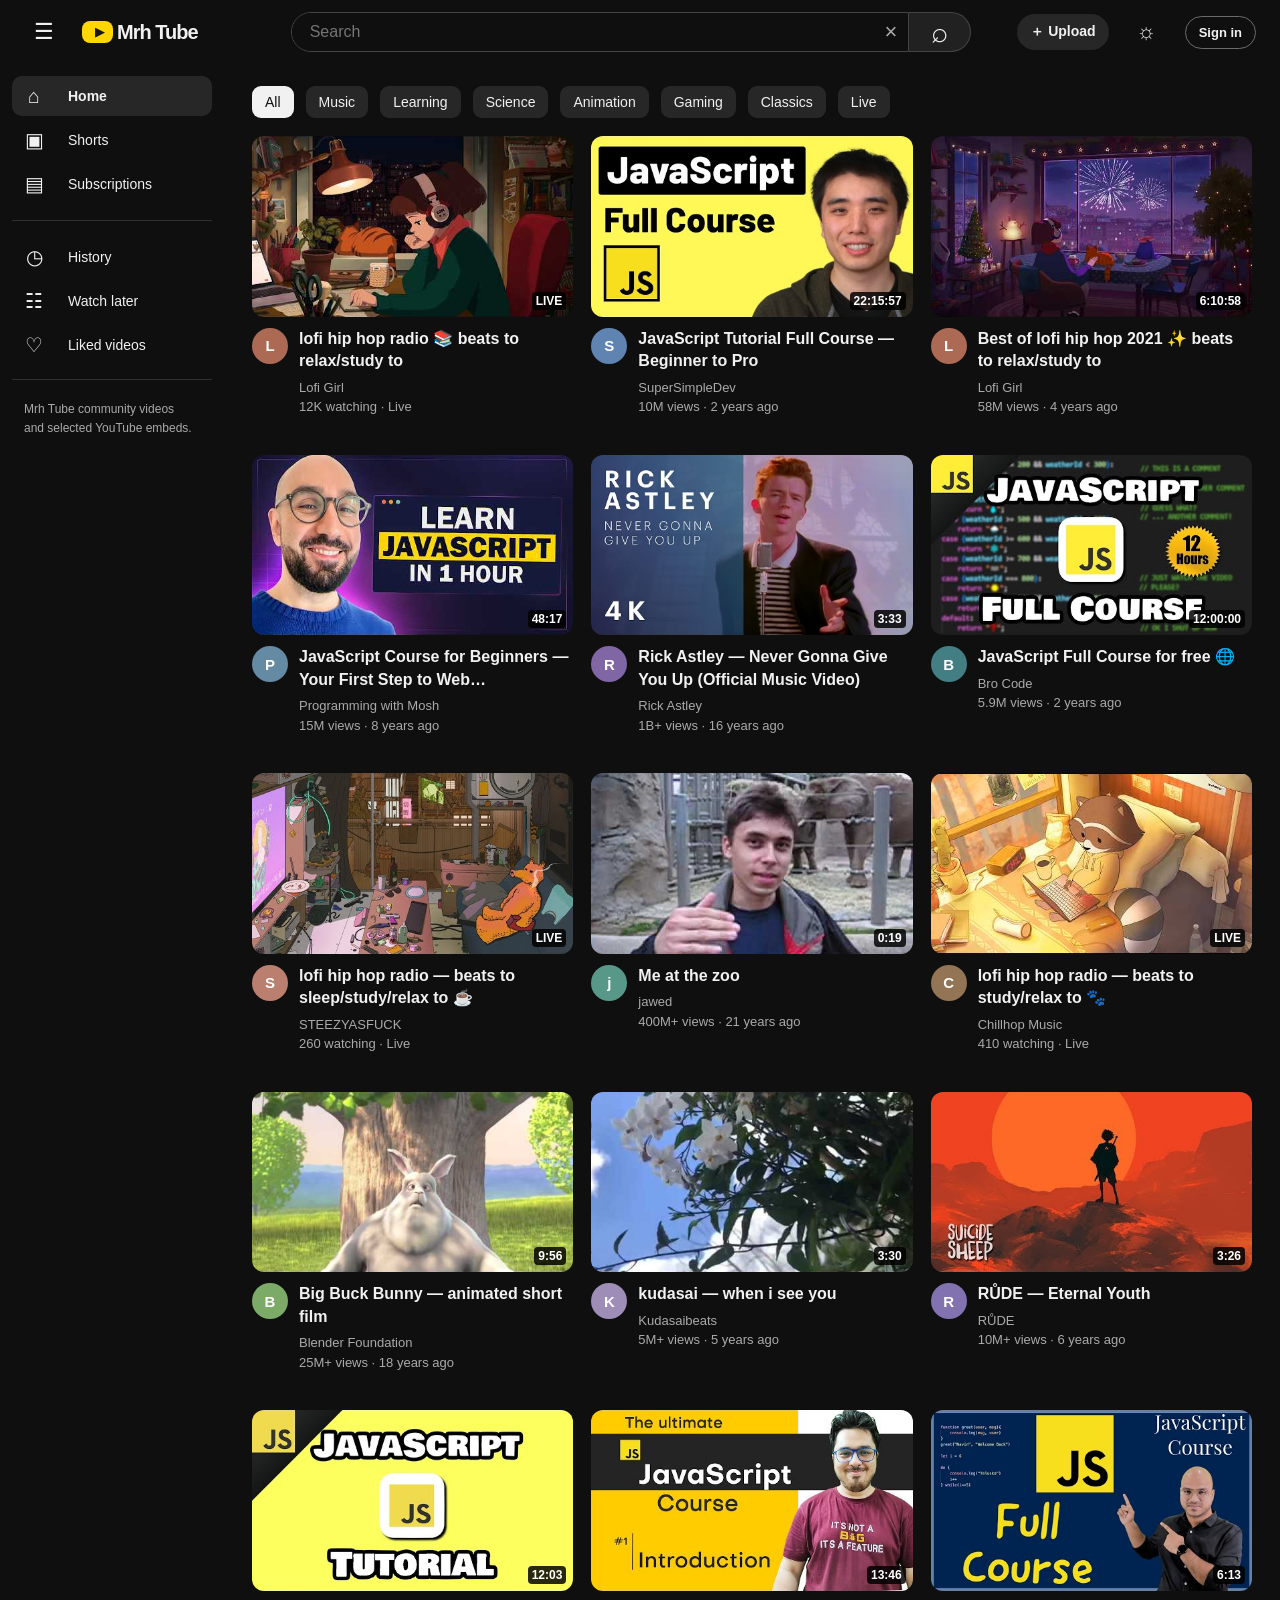
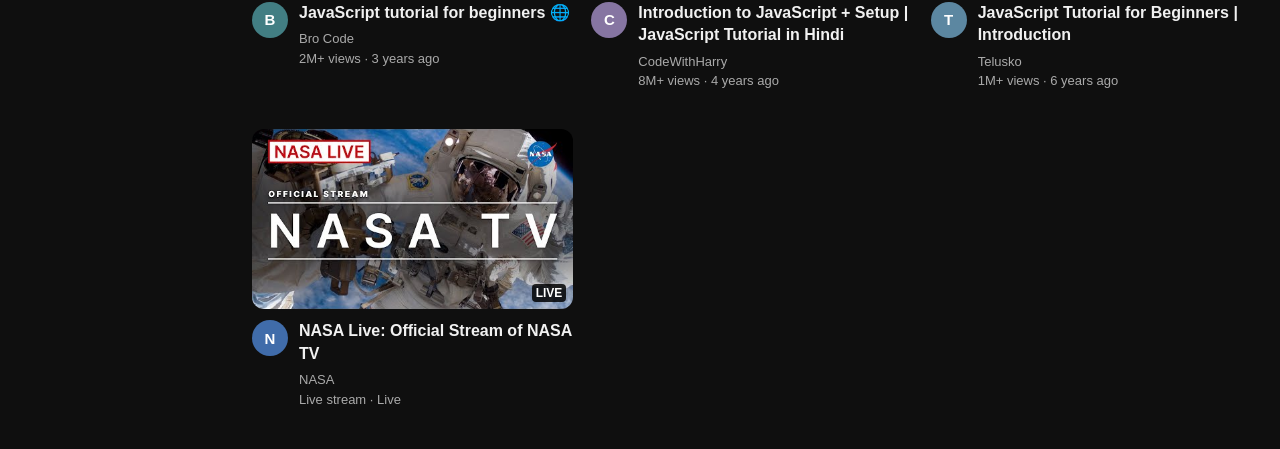
==== tube_static/index.html @ 4e403fc1 "Build Mrh Tube with accounts and uploads" ====
<!doctype html>
<html lang="en">
<head>
  <meta charset="utf-8">
  <meta name="viewport" content="width=device-width, initial-scale=1">
  <meta name="theme-color" content="#0f0f0f">
  <title>Mrh Tube</title>
  <link rel="icon" href="favicon.svg" type="image/svg+xml">
  <link rel="stylesheet" href="styles.css">
</head>
<body>
  <header class="topbar">
    <div class="brand-area">
      <button class="icon-button menu-button" id="menuButton" aria-label="Toggle menu">☰</button>
      <button class="brand" id="brandButton" aria-label="Mrh Tube home"><span class="brand-mark">▶</span><span>Mrh Tube</span></button>
    </div>
    <form id="searchForm" class="search-form" role="search">
      <div class="search-box"><input id="searchInput" type="search" placeholder="Search" autocomplete="off" aria-label="Search videos"><button id="clearSearch" type="button" aria-label="Clear search">×</button></div>
      <button class="search-submit" type="submit" aria-label="Search">⌕</button>
    </form>
    <div class="top-actions"><button class="pill-button upload-trigger" id="uploadButton" type="button">＋ Upload</button><button class="icon-button" id="themeButton" aria-label="Toggle theme">☼</button><button class="account-trigger" id="accountButton" type="button">Sign in</button></div>
  </header>
  <div class="app-shell">
    <aside class="sidebar" id="sidebar" aria-label="Navigation">
      <nav id="navList"></nav>
      <div class="side-note">Mrh Tube community videos<br>and selected YouTube embeds.</div>
    </aside>
    <main id="main" tabindex="-1"></main>
  </div>
  <nav class="mobile-nav" id="mobileNav" aria-label="Mobile navigation"></nav>
  <div id="toast" class="toast" role="status" aria-live="polite"></div>
  <dialog id="accountDialog" class="account-dialog">
    <button type="button" class="dialog-close" id="closeAccount" aria-label="Close">×</button>
    <section id="guestPanel">
      <h2>Welcome to Mrh Tube</h2><p class="dialog-muted">Log in or create an account to save videos, comment, and upload.</p>
      <div class="auth-tabs"><button type="button" class="auth-tab selected" id="loginTab">Log in</button><button type="button" class="auth-tab" id="signupTab">Create account</button></div>
      <form id="authForm"><label>Username<input name="username" autocomplete="username" pattern="[A-Za-z0-9_]{3,24}" minlength="3" maxlength="24" required></label><label>Password<input name="password" type="password" autocomplete="current-password" minlength="8" maxlength="128" required></label><p id="authError" class="form-error" role="alert" hidden></p><button class="yellow-button" type="submit" id="authSubmit">Log in</button></form>
    </section>
    <section id="userPanel" hidden><h2>Your account</h2><p class="dialog-muted" id="accountName"></p><button class="pill-button" id="logoutButton" type="button">Log out</button></section>
    <section id="uploadPanel" hidden><h2>Upload a video</h2><p class="dialog-muted">MP4 or WebM, up to 100 MB. Your video will be public.</p><form id="uploadForm"><label>Title<input name="title" maxlength="120" required></label><label>Description<textarea name="description" maxlength="2000" rows="3"></textarea></label><label>Category<select name="category"><option>Other</option><option>Music</option><option>Learning</option><option>Science</option><option>Animation</option><option>Gaming</option></select></label><label>Video<input name="video" type="file" accept="video/mp4,video/webm" required></label><label>Thumbnail (optional)<input name="thumbnail" type="file" accept="image/*"></label><p id="uploadError" class="form-error" role="alert" hidden></p><button class="yellow-button" type="submit" id="uploadSubmit">Publish video</button></form></section>
  </dialog>
  <script src="app.js" defer></script>
</body>
</html>
---- tube_static/styles.css ----
:root{font-family:Arial,Helvetica,sans-serif;color-scheme:dark;--bg:#0f0f0f;--surface:#212121;--surface2:#272727;--hover:#303030;--text:#f1f1f1;--muted:#aaa;--line:#303030;--accent:#ff0033;--shadow:rgba(0,0,0,.4)}
body.light{color-scheme:light;--bg:#fff;--surface:#f2f2f2;--surface2:#eee;--hover:#e5e5e5;--text:#0f0f0f;--muted:#606060;--line:#ddd;--shadow:rgba(0,0,0,.12)}
*{box-sizing:border-box}body{margin:0;background:var(--bg);color:var(--text)}button,input{font:inherit}button{cursor:pointer}button:focus-visible,input:focus-visible{outline:2px solid #3ea6ff;outline-offset:2px}a{color:inherit;text-decoration:none}.topbar{height:64px;position:sticky;top:0;z-index:20;display:flex;align-items:center;justify-content:space-between;gap:28px;padding:0 24px;background:var(--bg)}.brand-area,.top-actions{display:flex;align-items:center;gap:18px;flex:0 0 220px}.top-actions{justify-content:flex-end}.icon-button{width:40px;height:40px;border:0;border-radius:50%;background:transparent;color:var(--text);font-size:22px;display:grid;place-items:center}.icon-button:hover{background:var(--hover)}.brand{display:flex;align-items:center;gap:4px;border:0;background:none;color:var(--text);font-size:20px;font-weight:700;letter-spacing:-1px;padding:0}.brand-mark{background:var(--accent);color:white;border-radius:8px;width:31px;height:22px;display:grid;place-items:center;font-size:12px;padding-left:2px}.brand sup{align-self:flex-start;color:var(--muted);font-size:8px;letter-spacing:0;margin:0 0 0 2px}.avatar{border:0;border-radius:50%;width:32px;height:32px;background:#7359bd;color:#fff;font-weight:700}.search-form{display:flex;align-items:center;width:min(680px,60vw);height:40px}.search-box{display:flex;border:1px solid #444;border-radius:22px 0 0 22px;overflow:hidden;flex:1;height:100%;min-width:0}.search-box input{width:100%;background:var(--bg);color:var(--text);border:0;padding:0 18px;outline:none;font-size:16px}.search-box:focus-within{border-color:#3ea6ff}.search-box button{border:0;background:transparent;color:var(--muted);font-size:22px;width:35px}.search-submit{height:100%;width:62px;border:1px solid #444;border-left:0;border-radius:0 22px 22px 0;background:var(--surface);color:var(--text);font-size:29px;line-height:1}.app-shell{display:flex}.sidebar{position:fixed;top:64px;bottom:0;width:224px;overflow-y:auto;padding:12px 12px 24px;background:var(--bg);z-index:10}.sidebar nav{display:flex;flex-direction:column;gap:4px}.nav-item{width:100%;height:40px;border:0;border-radius:10px;background:transparent;color:var(--text);display:flex;align-items:center;gap:24px;text-align:left;padding:0 12px;font-size:14px}.nav-item:hover{background:var(--hover)}.nav-item.active{background:var(--surface2);font-weight:700}.nav-icon{font-size:20px;width:20px;text-align:center}.nav-divider{border-top:1px solid var(--line);margin:12px 0}.side-note{font-size:12px;line-height:1.6;color:var(--muted);padding:20px 12px;border-top:1px solid var(--line);margin-top:14px}.sidebar.collapsed{width:76px}.sidebar.collapsed .nav-item{height:72px;flex-direction:column;gap:6px;justify-content:center;padding:4px;font-size:10px}.sidebar.collapsed .side-note,.sidebar.collapsed .nav-divider{display:none}main{margin-left:224px;min-width:0;width:calc(100% - 224px);padding:12px 28px 40px}.sidebar.collapsed+main{margin-left:76px;width:calc(100% - 76px)}.chips{display:flex;overflow-x:auto;gap:12px;position:sticky;top:64px;background:var(--bg);z-index:8;padding:10px 0 18px;scrollbar-width:none}.chip{border:0;border-radius:9px;padding:8px 13px;background:var(--surface2);color:var(--text);white-space:nowrap;font-size:14px}.chip:hover{background:var(--hover)}.chip.selected{background:var(--text);color:var(--bg)}.section-heading{font-size:20px;margin:18px 0 20px}.video-grid{display:grid;grid-template-columns:repeat(auto-fill,minmax(300px,1fr));gap:38px 18px}.video-card{min-width:0;cursor:pointer}.thumb{position:relative;aspect-ratio:16/9;background:var(--surface2);border-radius:12px;overflow:hidden}.thumb img{display:block;width:100%;height:100%;object-fit:cover}.duration{position:absolute;bottom:7px;right:7px;background:rgba(0,0,0,.84);color:white;border-radius:4px;padding:2px 4px;font-size:12px;font-weight:700}.video-meta{display:flex;gap:11px;padding-top:11px}.channel-avatar{width:36px;height:36px;flex:0 0 36px;border-radius:50%;display:grid;place-items:center;color:white;font-size:15px;font-weight:700}.video-text{min-width:0}.video-title{font-size:16px;font-weight:600;line-height:1.4;display:-webkit-box;-webkit-line-clamp:2;-webkit-box-orient:vertical;overflow:hidden;margin-bottom:5px}.video-subtitle{font-size:13px;color:var(--muted);line-height:1.5}.video-card:hover .video-title{text-decoration:underline}.result-list{display:flex;flex-direction:column;gap:18px;max-width:1200px}.result-card{display:grid;grid-template-columns:minmax(260px,360px) 1fr;gap:16px;cursor:pointer}.result-card .video-meta{padding:3px 0;display:block}.result-card .channel-avatar{display:none}.result-card .video-title{font-size:18px}.result-card .video-subtitle{margin-top:9px}.result-card .description{font-size:13px;color:var(--muted);margin-top:12px}.page-heading{font-size:24px;margin:16px 0 22px}.empty{display:flex;min-height:50vh;align-items:center;justify-content:center;text-align:center;flex-direction:column;color:var(--muted);gap:10px}.empty .empty-icon{font-size:48px}.empty h2{color:var(--text);margin:0}.watch-layout{display:grid;grid-template-columns:minmax(0,1fr) 380px;gap:24px;max-width:1800px;margin:auto}.player{aspect-ratio:16/9;background:#000;border-radius:12px;overflow:hidden}.player iframe{width:100%;height:100%;border:0}.watch-title{font-size:20px;line-height:1.4;margin:13px 0}.watch-row{display:flex;align-items:center;justify-content:space-between;gap:16px;flex-wrap:wrap}.channel-block{display:flex;align-items:center;gap:10px}.channel-block strong{display:block;font-size:16px}.channel-block small{color:var(--muted);display:block;margin-top:3px}.watch-actions{display:flex;gap:8px;flex-wrap:wrap}.pill-button{border:0;background:var(--surface2);color:var(--text);border-radius:22px;padding:10px 16px;font-size:14px;font-weight:600}.pill-button:hover{background:var(--hover)}.pill-button.active{background:#395c80;color:#fff}.desc-box{border-radius:12px;background:var(--surface2);padding:14px;margin:18px 0;font-size:14px;line-height:1.5}.desc-box p{margin:8px 0 0}.comments{margin-top:28px}.comments h3{font-size:20px}.comment-form{display:flex;gap:12px;align-items:center;margin:18px 0}.comment-form input{flex:1;min-width:0;border:0;border-bottom:1px solid var(--muted);background:transparent;color:var(--text);padding:8px}.comment-form button{border:0;background:#3ea6ff;color:#001d2c;padding:9px 15px;border-radius:20px;font-weight:700}.comment{display:flex;gap:12px;padding:12px 0}.comment .avatar{flex:0 0 32px;display:grid;place-items:center}.comment p{margin:3px 0;font-size:14px}.comment small{color:var(--muted)}.recommendations h3{margin:4px 0 15px}.mini-card{display:flex;gap:9px;margin-bottom:10px;cursor:pointer}.mini-card .thumb{width:170px;flex:0 0 170px}.mini-card .video-title{font-size:14px}.mini-card .video-subtitle{font-size:12px}.mini-card .duration{font-size:11px}.toast{position:fixed;bottom:24px;left:50%;transform:translate(-50%,20px);opacity:0;background:var(--surface2);box-shadow:0 4px 20px var(--shadow);padding:12px 18px;border-radius:9px;z-index:30;transition:.2s;pointer-events:none}.toast.show{opacity:1;transform:translate(-50%,0)}dialog{border:1px solid var(--line);border-radius:14px;background:var(--surface);color:var(--text);max-width:440px;padding:24px;line-height:1.5}dialog::backdrop{background:rgba(0,0,0,.7)}
@media(max-width:1100px){.watch-layout{grid-template-columns:1fr}.recommendations{display:grid;grid-template-columns:repeat(2,minmax(0,1fr));gap:12px}.recommendations h3{grid-column:1/-1}.mini-card .thumb{width:150px;flex-basis:150px}}
@media(max-width:800px){.topbar{padding:0 12px;gap:8px}.brand-area,.top-actions{flex:0 0 auto}.brand span:last-of-type{display:none}.brand sup{display:none}.search-form{width:auto;flex:1}.sidebar{width:76px}.sidebar .nav-item{height:72px;flex-direction:column;gap:6px;justify-content:center;padding:4px;font-size:10px}.sidebar .side-note,.sidebar .nav-divider{display:none}main,.sidebar.collapsed+main{margin-left:76px;width:calc(100% - 76px);padding:8px 16px 30px}.video-grid{grid-template-columns:repeat(auto-fill,minmax(240px,1fr));gap:26px 14px}.result-card{grid-template-columns:240px 1fr}}
@media(max-width:600px){.topbar{height:56px}.menu-button{display:none}.brand-area{gap:0}.search-form{height:36px}.search-submit{width:42px}.top-actions .icon-button{display:none}.sidebar{display:none}main,.sidebar.collapsed+main{margin-left:0;width:100%;padding:4px 12px 80px}.chips{top:56px}.video-grid{grid-template-columns:1fr;gap:25px}.result-card{grid-template-columns:1fr}.result-card .video-meta{padding:8px 0}.recommendations{display:block}.watch-layout{gap:28px}.player{border-radius:0;margin:0 -12px}.watch-title{font-size:18px}.top-actions{gap:4px}.brand{font-size:16px}.brand-mark{width:27px;height:20px}}
.mobile-nav{display:none}
@media(max-width:600px){.mobile-nav{position:fixed;bottom:0;left:0;right:0;height:62px;display:flex;align-items:center;justify-content:space-around;background:var(--bg);border-top:1px solid var(--line);z-index:20}.mobile-nav .nav-item{height:60px;min-width:62px;width:auto;display:flex;flex-direction:column;justify-content:center;gap:2px;padding:2px 4px;font-size:10px}.mobile-nav .nav-item.active{background:transparent;color:#3ea6ff}.mobile-nav .nav-icon{font-size:21px}}
/* Mrh Tube branding and account forms */
:root{--accent:#ffd600} .brand-mark{color:#171717}.account-trigger{border:1px solid #6b6b6b;border-radius:22px;background:transparent;color:var(--text);padding:8px 13px;font-size:13px;font-weight:700;white-space:nowrap;max-width:110px;overflow:hidden;text-overflow:ellipsis}.account-trigger:hover{background:var(--hover)}.upload-trigger{white-space:nowrap;padding:9px 13px}.account-dialog{width:min(460px,calc(100vw - 28px));padding:28px}.dialog-close{position:absolute;right:14px;top:12px;border:0;background:transparent;color:var(--text);font-size:26px}.account-dialog h2{margin:0 0 8px;font-size:24px}.dialog-muted{color:var(--muted);font-size:14px;margin:0 0 22px}.auth-tabs{display:flex;gap:8px;margin-bottom:18px}.auth-tab{flex:1;border:0;border-radius:9px;padding:10px;background:var(--surface2);color:var(--text)}.auth-tab.selected{background:var(--accent);color:#111;font-weight:700}.account-dialog form label{display:block;font-size:13px;font-weight:700;margin:14px 0}.account-dialog form input,.account-dialog form textarea,.account-dialog form select{display:block;width:100%;margin-top:6px;border:1px solid #666;border-radius:8px;background:var(--bg);color:var(--text);padding:10px;font-weight:400}.account-dialog form input[type=file]{font-size:12px}.yellow-button{border:0;border-radius:22px;background:var(--accent);color:#111;padding:11px 20px;font-weight:800;width:100%;margin-top:12px}.yellow-button:disabled{opacity:.5;cursor:wait}.form-error{color:#ffb3ba;font-size:13px}.player video{display:block;width:100%;height:100%;background:#000}.upload-placeholder{display:grid;place-items:center;width:100%;height:100%;background:linear-gradient(130deg,#2c280d,#6a5810);color:#fff;text-align:center;padding:18px;font-weight:800;font-size:20px}.mini-card .upload-placeholder{font-size:12px}
@media(max-width:800px){.topbar{gap:8px}.top-actions{gap:6px}.upload-trigger{font-size:12px}}
@media(max-width:600px){.topbar{padding:0 8px}.brand{gap:0}.search-form{min-width:0}.search-box input{padding:0 8px;font-size:13px}.search-box button{width:23px}.search-submit{width:33px;font-size:22px}.top-actions{gap:3px}.upload-trigger{font-size:0;width:30px;height:30px;padding:0}.upload-trigger::first-letter{font-size:20px}.account-trigger{font-size:11px;max-width:60px;padding:7px 6px}.brand-mark{width:25px;height:19px}.top-actions .icon-button{display:none}}
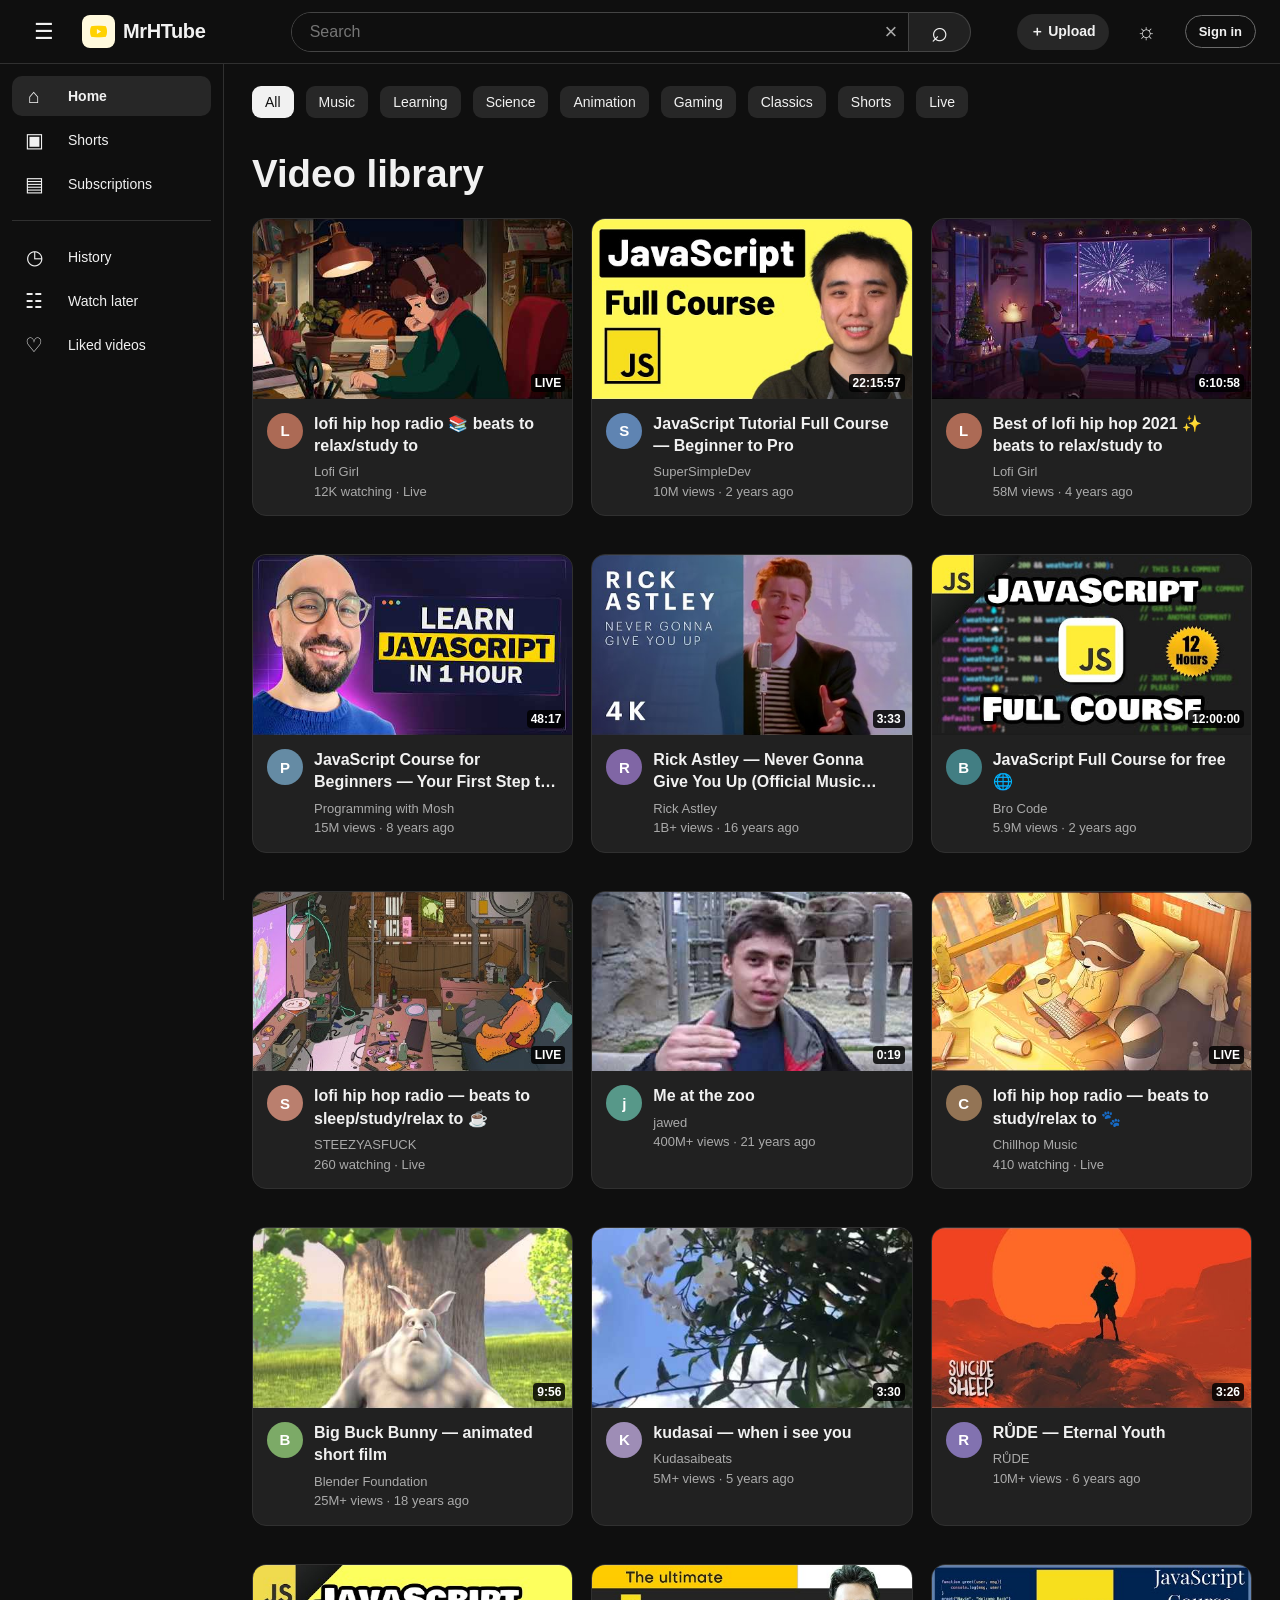
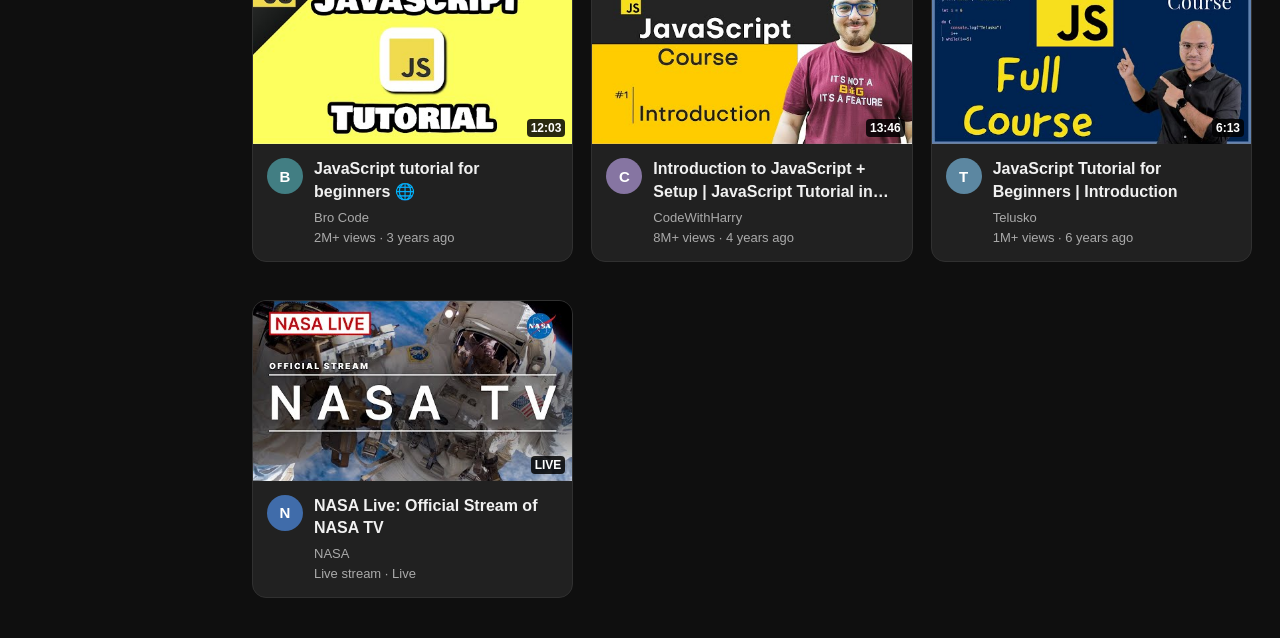
==== commit a5c1017c: "Brand video site as MrHTube and add Shorts and channel pages" ====
--- a/tube_static/index.html
+++ b/tube_static/index.html
@@ -4,15 +4,15 @@
   <meta charset="utf-8">
   <meta name="viewport" content="width=device-width, initial-scale=1">
   <meta name="theme-color" content="#0f0f0f">
-  <title>Mrh Tube</title>
-  <link rel="icon" href="favicon.svg" type="image/svg+xml">
+  <title>MrHTube</title>
+  <link rel="icon" href="logo.png" type="image/png">
   <link rel="stylesheet" href="styles.css">
 </head>
 <body>
   <header class="topbar">
     <div class="brand-area">
       <button class="icon-button menu-button" id="menuButton" aria-label="Toggle menu">☰</button>
-      <button class="brand" id="brandButton" aria-label="Mrh Tube home"><span class="brand-mark">▶</span><span>Mrh Tube</span></button>
+      <button class="brand" id="brandButton" aria-label="MrHTube home"><img class="brand-logo" src="logo.png" alt=""><span>MrHTube</span></button>
     </div>
     <form id="searchForm" class="search-form" role="search">
       <div class="search-box"><input id="searchInput" type="search" placeholder="Search" autocomplete="off" aria-label="Search videos"><button id="clearSearch" type="button" aria-label="Clear search">×</button></div>
@@ -23,7 +23,6 @@
   <div class="app-shell">
     <aside class="sidebar" id="sidebar" aria-label="Navigation">
       <nav id="navList"></nav>
-      <div class="side-note">Mrh Tube community videos<br>and selected YouTube embeds.</div>
     </aside>
     <main id="main" tabindex="-1"></main>
   </div>
@@ -32,12 +31,12 @@
   <dialog id="accountDialog" class="account-dialog">
     <button type="button" class="dialog-close" id="closeAccount" aria-label="Close">×</button>
     <section id="guestPanel">
-      <h2>Welcome to Mrh Tube</h2><p class="dialog-muted">Log in or create an account to save videos, comment, and upload.</p>
+      <h2>Welcome to MrHTube</h2><p class="dialog-muted">Log in or create an account to save videos, comment, and upload.</p>
       <div class="auth-tabs"><button type="button" class="auth-tab selected" id="loginTab">Log in</button><button type="button" class="auth-tab" id="signupTab">Create account</button></div>
       <form id="authForm"><label>Username<input name="username" autocomplete="username" pattern="[A-Za-z0-9_]{3,24}" minlength="3" maxlength="24" required></label><label>Password<input name="password" type="password" autocomplete="current-password" minlength="8" maxlength="128" required></label><p id="authError" class="form-error" role="alert" hidden></p><button class="yellow-button" type="submit" id="authSubmit">Log in</button></form>
     </section>
     <section id="userPanel" hidden><h2>Your account</h2><p class="dialog-muted" id="accountName"></p><button class="pill-button" id="logoutButton" type="button">Log out</button></section>
-    <section id="uploadPanel" hidden><h2>Upload a video</h2><p class="dialog-muted">MP4 or WebM, up to 100 MB. Your video will be public.</p><form id="uploadForm"><label>Title<input name="title" maxlength="120" required></label><label>Description<textarea name="description" maxlength="2000" rows="3"></textarea></label><label>Category<select name="category"><option>Other</option><option>Music</option><option>Learning</option><option>Science</option><option>Animation</option><option>Gaming</option></select></label><label>Video<input name="video" type="file" accept="video/mp4,video/webm" required></label><label>Thumbnail (optional)<input name="thumbnail" type="file" accept="image/*"></label><p id="uploadError" class="form-error" role="alert" hidden></p><button class="yellow-button" type="submit" id="uploadSubmit">Publish video</button></form></section>
+    <section id="uploadPanel" hidden><h2>Upload a video</h2><p class="dialog-muted">MP4 or WebM, up to 100 MB. Your video will be public.</p><form id="uploadForm"><label>Title<input name="title" maxlength="120" required></label><label>Description<textarea name="description" maxlength="2000" rows="3"></textarea></label><label>Category<select name="category"><option>Other</option><option>Shorts</option><option>Music</option><option>Learning</option><option>Science</option><option>Animation</option><option>Gaming</option></select></label><label>Video<input name="video" type="file" accept="video/mp4,video/webm" required></label><label>Thumbnail (optional)<input name="thumbnail" type="file" accept="image/*"></label><p id="uploadError" class="form-error" role="alert" hidden></p><button class="yellow-button" type="submit" id="uploadSubmit">Publish video</button></form></section>
   </dialog>
   <script src="app.js" defer></script>
 </body>
--- a/tube_static/styles.css
+++ b/tube_static/styles.css
@@ -10,3 +10,26 @@
 :root{--accent:#ffd600} .brand-mark{color:#171717}.account-trigger{border:1px solid #6b6b6b;border-radius:22px;background:transparent;color:var(--text);padding:8px 13px;font-size:13px;font-weight:700;white-space:nowrap;max-width:110px;overflow:hidden;text-overflow:ellipsis}.account-trigger:hover{background:var(--hover)}.upload-trigger{white-space:nowrap;padding:9px 13px}.account-dialog{width:min(460px,calc(100vw - 28px));padding:28px}.dialog-close{position:absolute;right:14px;top:12px;border:0;background:transparent;color:var(--text);font-size:26px}.account-dialog h2{margin:0 0 8px;font-size:24px}.dialog-muted{color:var(--muted);font-size:14px;margin:0 0 22px}.auth-tabs{display:flex;gap:8px;margin-bottom:18px}.auth-tab{flex:1;border:0;border-radius:9px;padding:10px;background:var(--surface2);color:var(--text)}.auth-tab.selected{background:var(--accent);color:#111;font-weight:700}.account-dialog form label{display:block;font-size:13px;font-weight:700;margin:14px 0}.account-dialog form input,.account-dialog form textarea,.account-dialog form select{display:block;width:100%;margin-top:6px;border:1px solid #666;border-radius:8px;background:var(--bg);color:var(--text);padding:10px;font-weight:400}.account-dialog form input[type=file]{font-size:12px}.yellow-button{border:0;border-radius:22px;background:var(--accent);color:#111;padding:11px 20px;font-weight:800;width:100%;margin-top:12px}.yellow-button:disabled{opacity:.5;cursor:wait}.form-error{color:#ffb3ba;font-size:13px}.player video{display:block;width:100%;height:100%;background:#000}.upload-placeholder{display:grid;place-items:center;width:100%;height:100%;background:linear-gradient(130deg,#2c280d,#6a5810);color:#fff;text-align:center;padding:18px;font-weight:800;font-size:20px}.mini-card .upload-placeholder{font-size:12px}
 @media(max-width:800px){.topbar{gap:8px}.top-actions{gap:6px}.upload-trigger{font-size:12px}}
 @media(max-width:600px){.topbar{padding:0 8px}.brand{gap:0}.search-form{min-width:0}.search-box input{padding:0 8px;font-size:13px}.search-box button{width:23px}.search-submit{width:33px;font-size:22px}.top-actions{gap:3px}.upload-trigger{font-size:0;width:30px;height:30px;padding:0}.upload-trigger::first-letter{font-size:20px}.account-trigger{font-size:11px;max-width:60px;padding:7px 6px}.brand-mark{width:25px;height:19px}.top-actions .icon-button{display:none}}
+
+/* MrHTube layout and brand */
+.brand { gap: 8px; letter-spacing: -.02em; }
+.brand-logo { display: block; width: 33px; height: 33px; border-radius: 8px; }
+.topbar { border-bottom: 1px solid var(--line); }
+.sidebar { border-right: 1px solid var(--line); }
+.catalog-heading { font-size: clamp(28px, 3vw, 42px); }
+.video-card { overflow: hidden; border: 1px solid var(--line); border-radius: 14px; background: var(--surface); }
+.video-card .thumb { border-radius: 0; }
+.video-card .video-meta { padding: 14px; }
+.channel-header { display: flex; align-items: center; gap: 22px; padding: 28px; margin: 14px 0 26px; border: 1px solid var(--line); border-radius: 16px; background: var(--surface); }
+.channel-header .channel-avatar { flex: 0 0 64px; width: 64px; height: 64px; font-size: 28px; }
+.channel-header h1, .short-details h1 { margin: 0; }
+.channel-header p { margin-bottom: 0; color: var(--muted); }
+.channel-block a, .short-details p a { text-decoration: underline; text-underline-offset: 4px; }
+.short-view { display: grid; grid-template-columns: minmax(0, 380px) minmax(0, 310px); justify-content: center; align-items: center; gap: 32px; padding: 18px 0; }
+.short-media { height: min(72vh, 650px); border-radius: 18px; overflow: hidden; background: #080808; }
+.short-media :is(video, iframe) { display: block; width: 100%; height: 100%; border: 0; object-fit: contain; }
+.short-details nav { display: flex; flex-wrap: wrap; gap: 8px; margin: 14px 0; }
+@media(max-width: 720px) {
+  .short-view { grid-template-columns: minmax(0, 420px); gap: 16px; }
+  .short-media { height: min(62vh, 560px); }
+}
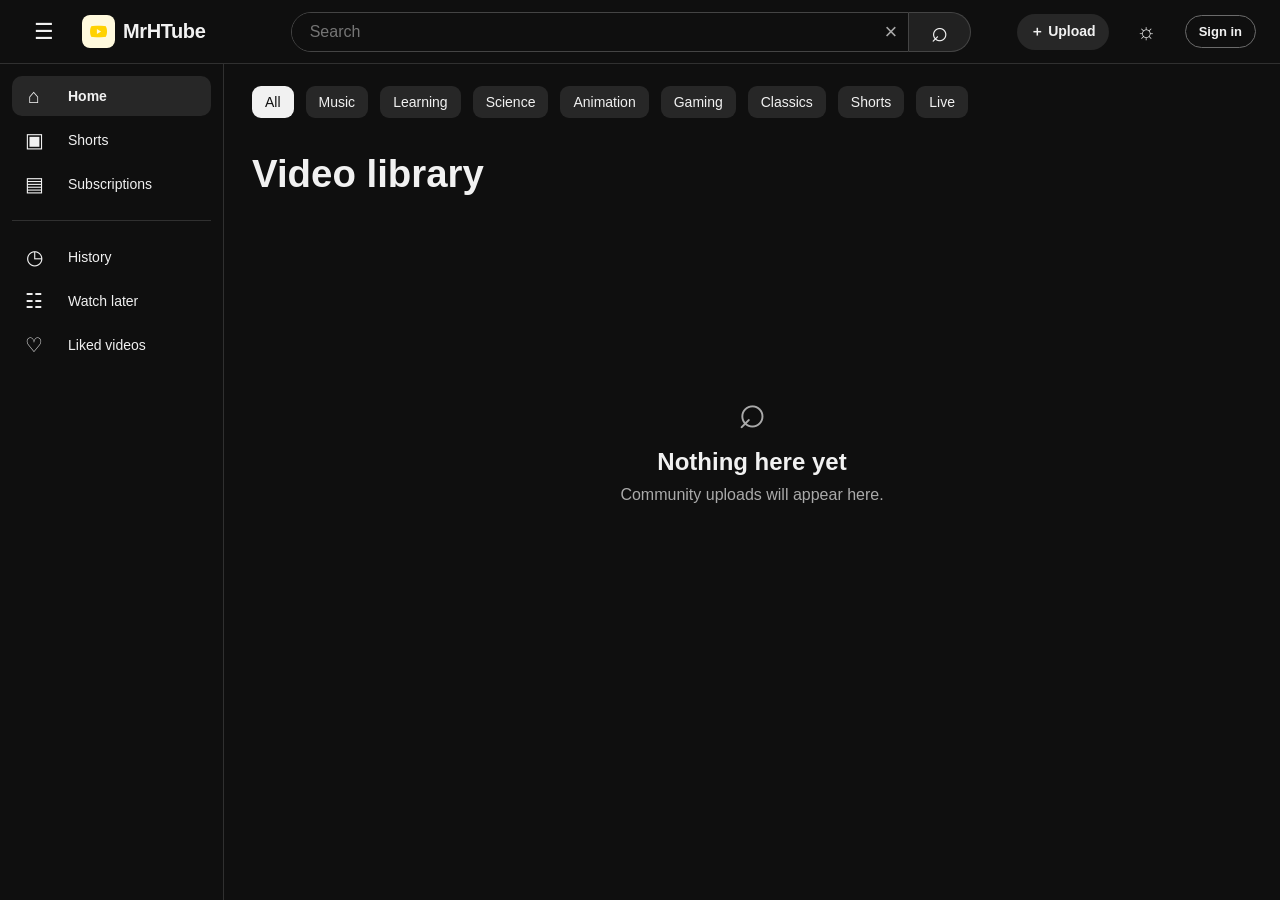
==== commit c36eb6ab: "Add editable creator profiles and profile pictures" ====
--- a/tube_static/index.html
+++ b/tube_static/index.html
@@ -6,7 +6,7 @@
   <meta name="theme-color" content="#0f0f0f">
   <title>MrHTube</title>
   <link rel="icon" href="logo.png" type="image/png">
-  <link rel="stylesheet" href="styles.css">
+  <link rel="stylesheet" href="styles.css?v=profile-1">
 </head>
 <body>
   <header class="topbar">
@@ -35,9 +35,17 @@
       <div class="auth-tabs"><button type="button" class="auth-tab selected" id="loginTab">Log in</button><button type="button" class="auth-tab" id="signupTab">Create account</button></div>
       <form id="authForm"><label>Username<input name="username" autocomplete="username" pattern="[A-Za-z0-9_]{3,24}" minlength="3" maxlength="24" required></label><label>Password<input name="password" type="password" autocomplete="current-password" minlength="8" maxlength="128" required></label><p id="authError" class="form-error" role="alert" hidden></p><button class="yellow-button" type="submit" id="authSubmit">Log in</button></form>
     </section>
-    <section id="userPanel" hidden><h2>Your account</h2><p class="dialog-muted" id="accountName"></p><button class="pill-button" id="logoutButton" type="button">Log out</button></section>
+    <section id="userPanel" hidden><h2>Your account</h2><p class="dialog-muted" id="accountName"></p><a class="pill-button" id="viewProfile">View profile</a>
+      <form id="profileForm">
+        <label>Display name<input name="display_name" maxlength="40" autocomplete="nickname"></label>
+        <label>Bio<textarea name="bio" maxlength="300" rows="3"></textarea></label>
+        <label>Profile picture<input name="avatar" type="file" accept="image/jpeg,image/png,image/webp"></label>
+        <button class="pill-button" type="button" id="removeAvatar" hidden>Remove current picture</button>
+        <p id="profileError" class="form-error" role="alert" hidden></p>
+        <button class="yellow-button" type="submit">Save profile</button>
+      </form><button class="pill-button" id="logoutButton" type="button">Log out</button></section>
     <section id="uploadPanel" hidden><h2>Upload a video</h2><p class="dialog-muted">MP4 or WebM, up to 100 MB. Your video will be public.</p><form id="uploadForm"><label>Title<input name="title" maxlength="120" required></label><label>Description<textarea name="description" maxlength="2000" rows="3"></textarea></label><label>Category<select name="category"><option>Other</option><option>Shorts</option><option>Music</option><option>Learning</option><option>Science</option><option>Animation</option><option>Gaming</option></select></label><label>Video<input name="video" type="file" accept="video/mp4,video/webm" required></label><label>Thumbnail (optional)<input name="thumbnail" type="file" accept="image/*"></label><p id="uploadError" class="form-error" role="alert" hidden></p><button class="yellow-button" type="submit" id="uploadSubmit">Publish video</button></form></section>
   </dialog>
-  <script src="app.js" defer></script>
+  <script src="app.js?v=profile-1" defer></script>
 </body>
 </html>
--- a/tube_static/styles.css
+++ b/tube_static/styles.css
@@ -33,3 +33,7 @@
   .short-view { grid-template-columns: minmax(0, 420px); gap: 16px; }
   .short-media { height: min(62vh, 560px); }
 }
+
+.channel-avatar { object-fit: cover; }
+.profile-bio { white-space: pre-wrap; overflow-wrap: anywhere; }
+#editProfileButton, #logoutButton { margin-top: 14px; }
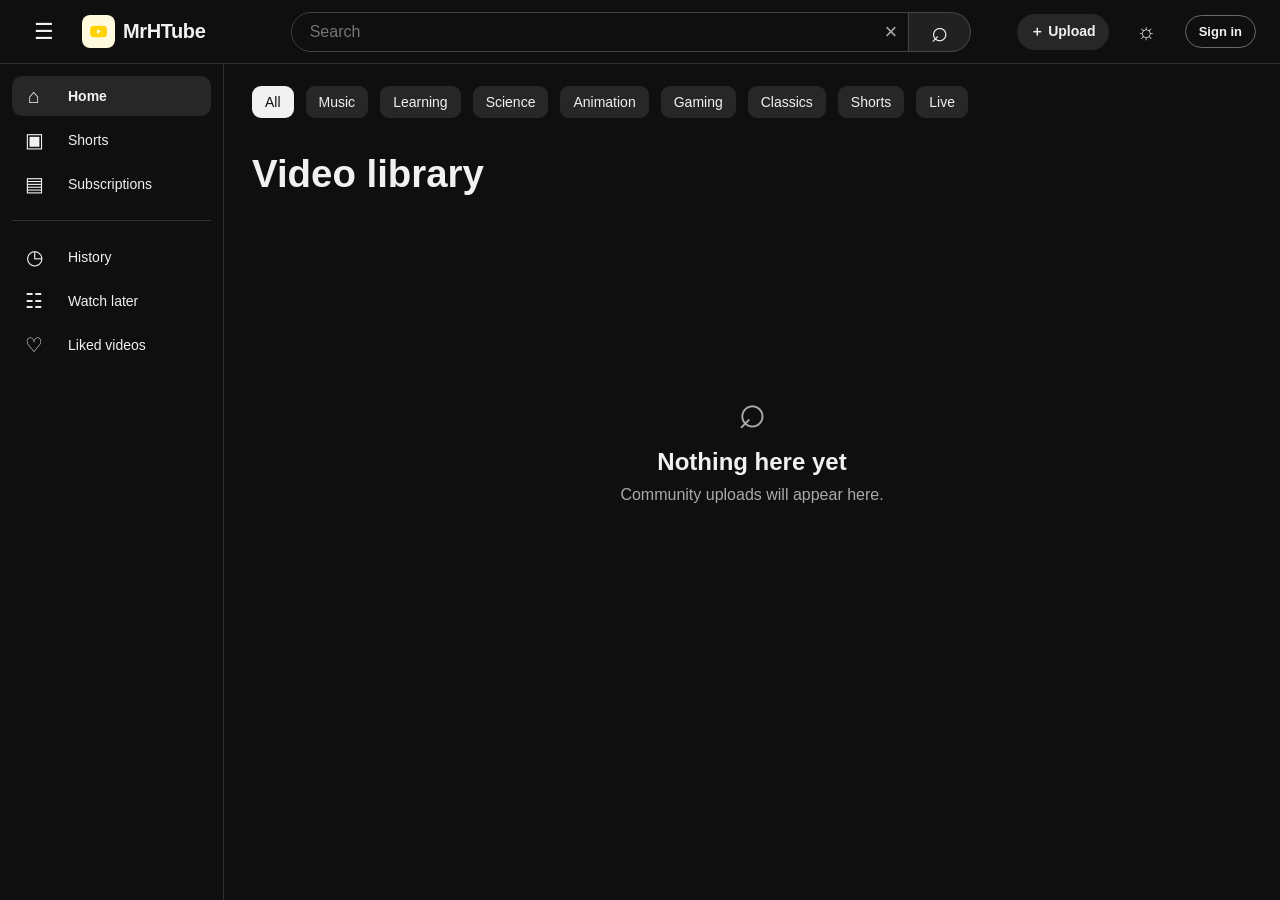
==== commit f43fe4d6: "Add owner account recovery and moderation controls" ====
--- a/tube_static/index.html
+++ b/tube_static/index.html
@@ -6,7 +6,7 @@
   <meta name="theme-color" content="#0f0f0f">
   <title>MrHTube</title>
   <link rel="icon" href="logo.png" type="image/png">
-  <link rel="stylesheet" href="styles.css?v=profile-1">
+  <link rel="stylesheet" href="styles.css?v=owner-1">
 </head>
 <body>
   <header class="topbar">
@@ -43,9 +43,17 @@
         <button class="pill-button" type="button" id="removeAvatar" hidden>Remove current picture</button>
         <p id="profileError" class="form-error" role="alert" hidden></p>
         <button class="yellow-button" type="submit">Save profile</button>
-      </form><button class="pill-button" id="logoutButton" type="button">Log out</button></section>
+      </form>
+      <details><summary>Change password</summary>
+        <form id="passwordForm">
+          <label>Current password<input name="current_password" type="password" autocomplete="current-password" required></label>
+          <label>New password<input name="new_password" type="password" autocomplete="new-password" minlength="8" maxlength="128" required></label>
+          <p id="passwordError" class="form-error" role="alert" hidden></p>
+          <button class="yellow-button" type="submit">Change password</button>
+        </form>
+      </details><button class="pill-button" id="logoutButton" type="button">Log out</button></section>
     <section id="uploadPanel" hidden><h2>Upload a video</h2><p class="dialog-muted">MP4 or WebM, up to 100 MB. Your video will be public.</p><form id="uploadForm"><label>Title<input name="title" maxlength="120" required></label><label>Description<textarea name="description" maxlength="2000" rows="3"></textarea></label><label>Category<select name="category"><option>Other</option><option>Shorts</option><option>Music</option><option>Learning</option><option>Science</option><option>Animation</option><option>Gaming</option></select></label><label>Video<input name="video" type="file" accept="video/mp4,video/webm" required></label><label>Thumbnail (optional)<input name="thumbnail" type="file" accept="image/*"></label><p id="uploadError" class="form-error" role="alert" hidden></p><button class="yellow-button" type="submit" id="uploadSubmit">Publish video</button></form></section>
   </dialog>
-  <script src="app.js?v=profile-1" defer></script>
+  <script src="app.js?v=owner-1" defer></script>
 </body>
 </html>
--- a/tube_static/styles.css
+++ b/tube_static/styles.css
@@ -37,3 +37,7 @@
 .channel-avatar { object-fit: cover; }
 .profile-bio { white-space: pre-wrap; overflow-wrap: anywhere; }
 #editProfileButton, #logoutButton { margin-top: 14px; }
+
+.owner-badge { display: inline-block; vertical-align: middle; border-radius: 6px; padding: 4px 7px; background: var(--accent); color: #111; font-size: .48em; }
+#banAccount { margin-top: 14px; }
+#accountDialog details { margin-top: 16px; }
